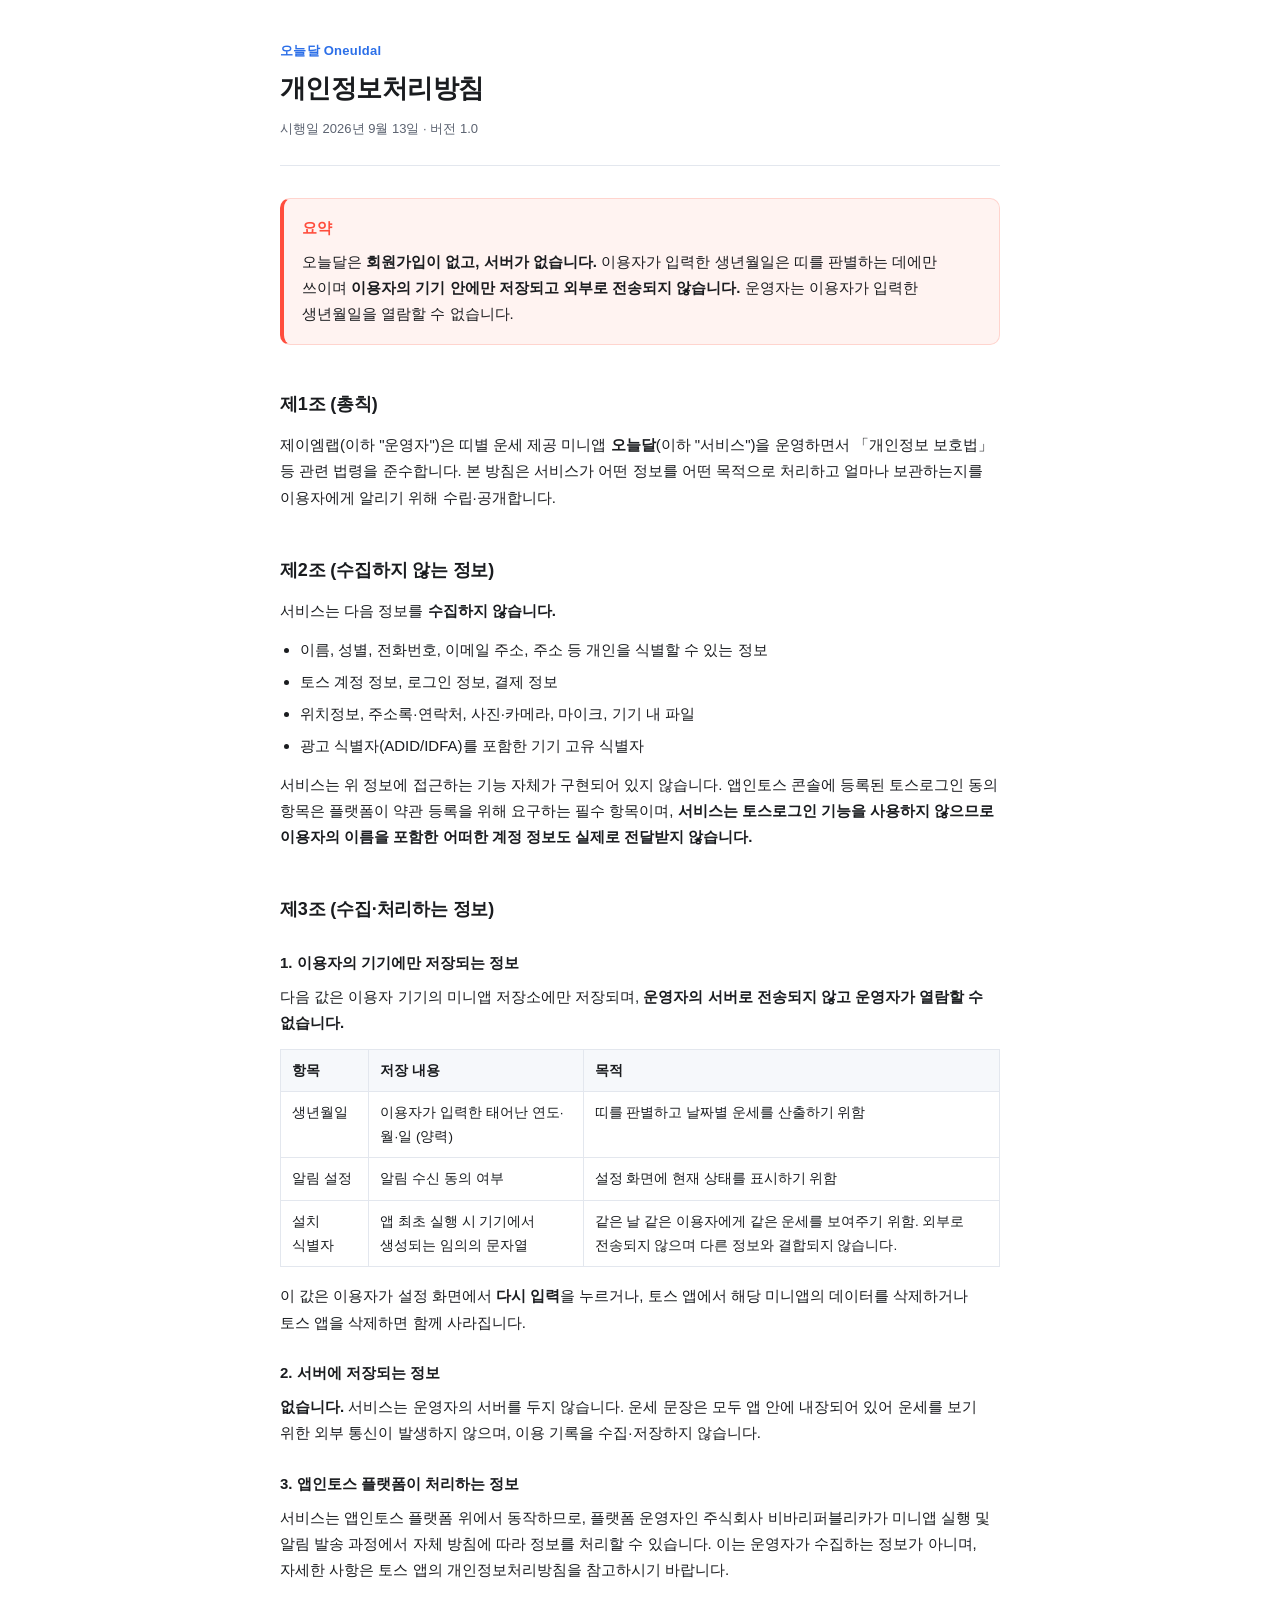
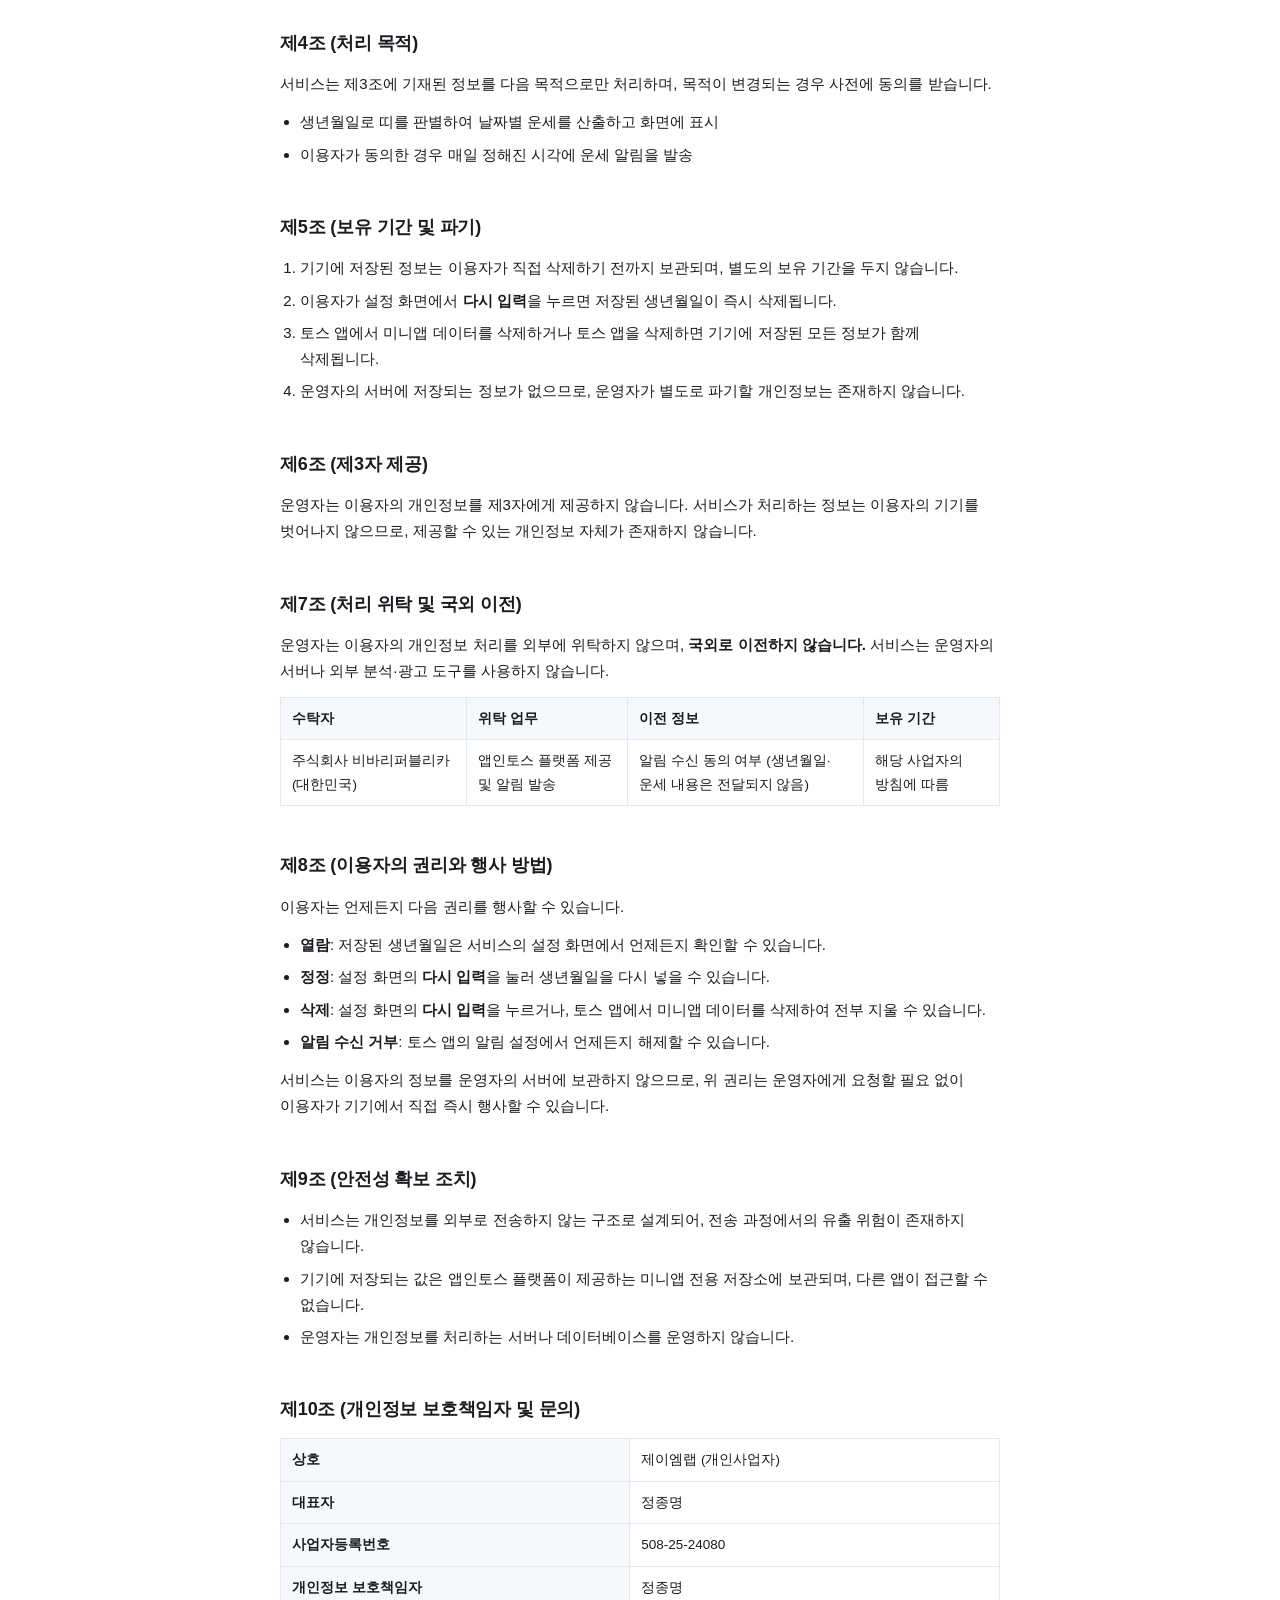
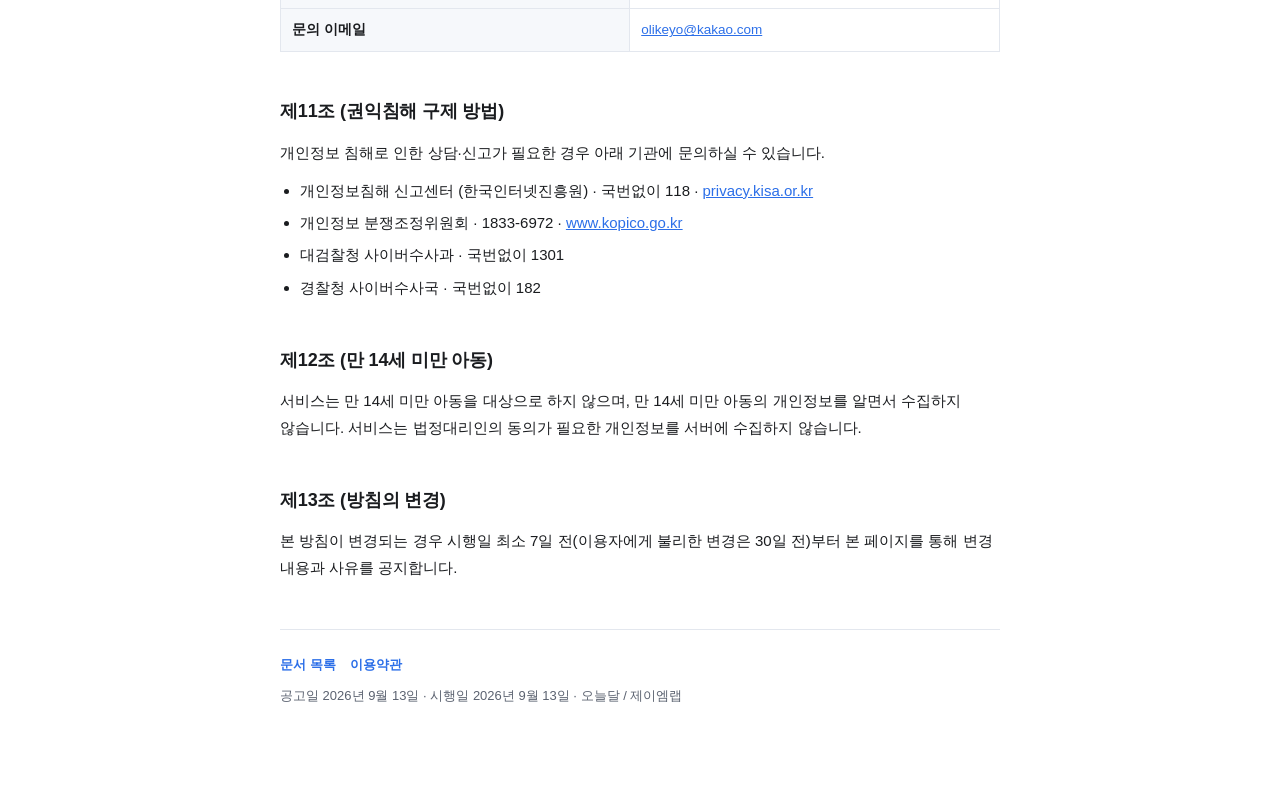
==== privacy.html @ b8c13bb3 "오늘달 이용약관 · 개인정보처리방침" ====
<!doctype html>
<html lang="ko">
<head>
<meta charset="utf-8">
<meta name="viewport" content="width=device-width, initial-scale=1">
<meta name="robots" content="index, follow">
<title>개인정보처리방침 · 오늘달</title>
<meta name="description" content="오늘달(Oneuldal) 미니앱의 개인정보처리방침입니다.">
<link rel="stylesheet" href="./style.css">
</head>
<body>
<main>

<header>
  <p class="eyebrow">오늘달 Oneuldal</p>
  <h1>개인정보처리방침</h1>
  <p class="meta"><span>시행일 2026년 9월 13일</span><span>버전 1.0</span></p>
</header>

<div class="notice">
  <p class="notice-title">요약</p>
  <p>
    오늘달은 <strong>회원가입이 없고, 서버가 없습니다.</strong> 이용자가 입력한 생년월일은
    띠를 판별하는 데에만 쓰이며 <strong>이용자의 기기 안에만 저장되고 외부로 전송되지 않습니다.</strong>
    운영자는 이용자가 입력한 생년월일을 열람할 수 없습니다.
  </p>
</div>

<h2>제1조 (총칙)</h2>
<p>
  제이엠랩(이하 "운영자")은 띠별 운세 제공 미니앱 <strong>오늘달</strong>(이하 "서비스")을
  운영하면서 「개인정보 보호법」 등 관련 법령을 준수합니다. 본 방침은 서비스가 어떤 정보를 어떤 목적으로
  처리하고 얼마나 보관하는지를 이용자에게 알리기 위해 수립·공개합니다.
</p>

<h2>제2조 (수집하지 않는 정보)</h2>
<p>서비스는 다음 정보를 <strong>수집하지 않습니다.</strong></p>
<ul>
  <li>이름, 성별, 전화번호, 이메일 주소, 주소 등 개인을 식별할 수 있는 정보</li>
  <li>토스 계정 정보, 로그인 정보, 결제 정보</li>
  <li>위치정보, 주소록·연락처, 사진·카메라, 마이크, 기기 내 파일</li>
  <li>광고 식별자(ADID/IDFA)를 포함한 기기 고유 식별자</li>
</ul>
<p>
  서비스는 위 정보에 접근하는 기능 자체가 구현되어 있지 않습니다.
  앱인토스 콘솔에 등록된 토스로그인 동의 항목은 플랫폼이 약관 등록을 위해 요구하는 필수 항목이며,
  <strong>서비스는 토스로그인 기능을 사용하지 않으므로 이용자의 이름을 포함한 어떠한 계정 정보도
  실제로 전달받지 않습니다.</strong>
</p>

<h2>제3조 (수집·처리하는 정보)</h2>

<h3>1. 이용자의 기기에만 저장되는 정보</h3>
<p>
  다음 값은 이용자 기기의 미니앱 저장소에만 저장되며,
  <strong>운영자의 서버로 전송되지 않고 운영자가 열람할 수 없습니다.</strong>
</p>
<div class="table-wrap">
<table>
  <thead>
    <tr><th>항목</th><th>저장 내용</th><th>목적</th></tr>
  </thead>
  <tbody>
    <tr>
      <td>생년월일</td>
      <td>이용자가 입력한 태어난 연도·월·일 (양력)</td>
      <td>띠를 판별하고 날짜별 운세를 산출하기 위함</td>
    </tr>
    <tr>
      <td>알림 설정</td>
      <td>알림 수신 동의 여부</td>
      <td>설정 화면에 현재 상태를 표시하기 위함</td>
    </tr>
    <tr>
      <td>설치 식별자</td>
      <td>앱 최초 실행 시 기기에서 생성되는 임의의 문자열</td>
      <td>같은 날 같은 이용자에게 같은 운세를 보여주기 위함. 외부로 전송되지 않으며 다른 정보와 결합되지 않습니다.</td>
    </tr>
  </tbody>
</table>
</div>
<p>
  이 값은 이용자가 설정 화면에서 <strong>다시 입력</strong>을 누르거나, 토스 앱에서 해당 미니앱의
  데이터를 삭제하거나 토스 앱을 삭제하면 함께 사라집니다.
</p>

<h3>2. 서버에 저장되는 정보</h3>
<p>
  <strong>없습니다.</strong> 서비스는 운영자의 서버를 두지 않습니다. 운세 문장은 모두 앱 안에
  내장되어 있어 운세를 보기 위한 외부 통신이 발생하지 않으며, 이용 기록을 수집·저장하지 않습니다.
</p>

<h3>3. 앱인토스 플랫폼이 처리하는 정보</h3>
<p>
  서비스는 앱인토스 플랫폼 위에서 동작하므로, 플랫폼 운영자인 주식회사 비바리퍼블리카가
  미니앱 실행 및 알림 발송 과정에서 자체 방침에 따라 정보를 처리할 수 있습니다. 이는 운영자가
  수집하는 정보가 아니며, 자세한 사항은 토스 앱의 개인정보처리방침을 참고하시기 바랍니다.
</p>

<h2>제4조 (처리 목적)</h2>
<p>서비스는 제3조에 기재된 정보를 다음 목적으로만 처리하며, 목적이 변경되는 경우 사전에 동의를 받습니다.</p>
<ul>
  <li>생년월일로 띠를 판별하여 날짜별 운세를 산출하고 화면에 표시</li>
  <li>이용자가 동의한 경우 매일 정해진 시각에 운세 알림을 발송</li>
</ul>

<h2>제5조 (보유 기간 및 파기)</h2>
<ol>
  <li>기기에 저장된 정보는 이용자가 직접 삭제하기 전까지 보관되며, 별도의 보유 기간을 두지 않습니다.</li>
  <li>이용자가 설정 화면에서 <strong>다시 입력</strong>을 누르면 저장된 생년월일이 즉시 삭제됩니다.</li>
  <li>토스 앱에서 미니앱 데이터를 삭제하거나 토스 앱을 삭제하면 기기에 저장된 모든 정보가 함께 삭제됩니다.</li>
  <li>운영자의 서버에 저장되는 정보가 없으므로, 운영자가 별도로 파기할 개인정보는 존재하지 않습니다.</li>
</ol>

<h2>제6조 (제3자 제공)</h2>
<p>
  운영자는 이용자의 개인정보를 제3자에게 제공하지 않습니다. 서비스가 처리하는 정보는 이용자의
  기기를 벗어나지 않으므로, 제공할 수 있는 개인정보 자체가 존재하지 않습니다.
</p>

<h2>제7조 (처리 위탁 및 국외 이전)</h2>
<p>
  운영자는 이용자의 개인정보 처리를 외부에 위탁하지 않으며, <strong>국외로 이전하지 않습니다.</strong>
  서비스는 운영자의 서버나 외부 분석·광고 도구를 사용하지 않습니다.
</p>
<div class="table-wrap">
<table>
  <thead>
    <tr><th>수탁자</th><th>위탁 업무</th><th>이전 정보</th><th>보유 기간</th></tr>
  </thead>
  <tbody>
    <tr>
      <td>주식회사 비바리퍼블리카 (대한민국)</td>
      <td>앱인토스 플랫폼 제공 및 알림 발송</td>
      <td>알림 수신 동의 여부 (생년월일·운세 내용은 전달되지 않음)</td>
      <td>해당 사업자의 방침에 따름</td>
    </tr>
  </tbody>
</table>
</div>

<h2>제8조 (이용자의 권리와 행사 방법)</h2>
<p>이용자는 언제든지 다음 권리를 행사할 수 있습니다.</p>
<ul>
  <li><strong>열람</strong>: 저장된 생년월일은 서비스의 설정 화면에서 언제든지 확인할 수 있습니다.</li>
  <li><strong>정정</strong>: 설정 화면의 <strong>다시 입력</strong>을 눌러 생년월일을 다시 넣을 수 있습니다.</li>
  <li><strong>삭제</strong>: 설정 화면의 <strong>다시 입력</strong>을 누르거나, 토스 앱에서 미니앱 데이터를 삭제하여 전부 지울 수 있습니다.</li>
  <li><strong>알림 수신 거부</strong>: 토스 앱의 알림 설정에서 언제든지 해제할 수 있습니다.</li>
</ul>
<p>
  서비스는 이용자의 정보를 운영자의 서버에 보관하지 않으므로, 위 권리는 운영자에게 요청할 필요 없이
  이용자가 기기에서 직접 즉시 행사할 수 있습니다.
</p>

<h2>제9조 (안전성 확보 조치)</h2>
<ul>
  <li>서비스는 개인정보를 외부로 전송하지 않는 구조로 설계되어, 전송 과정에서의 유출 위험이 존재하지 않습니다.</li>
  <li>기기에 저장되는 값은 앱인토스 플랫폼이 제공하는 미니앱 전용 저장소에 보관되며, 다른 앱이 접근할 수 없습니다.</li>
  <li>운영자는 개인정보를 처리하는 서버나 데이터베이스를 운영하지 않습니다.</li>
</ul>

<h2>제10조 (개인정보 보호책임자 및 문의)</h2>
<div class="table-wrap">
<table>
  <tbody>
    <tr><th>상호</th><td>제이엠랩 (개인사업자)</td></tr>
    <tr><th>대표자</th><td>정종명</td></tr>
    <tr><th>사업자등록번호</th><td>508-25-24080</td></tr>
    <tr><th>개인정보 보호책임자</th><td>정종명</td></tr>
    <tr><th>문의 이메일</th><td><a href="mailto:olikeyo@kakao.com">olikeyo@kakao.com</a></td></tr>
  </tbody>
</table>
</div>

<h2>제11조 (권익침해 구제 방법)</h2>
<p>
  개인정보 침해로 인한 상담·신고가 필요한 경우 아래 기관에 문의하실 수 있습니다.
</p>
<ul>
  <li>개인정보침해 신고센터 (한국인터넷진흥원) · 국번없이 118 · <a href="https://privacy.kisa.or.kr" target="_blank" rel="noopener noreferrer">privacy.kisa.or.kr</a></li>
  <li>개인정보 분쟁조정위원회 · 1833-6972 · <a href="https://www.kopico.go.kr" target="_blank" rel="noopener noreferrer">www.kopico.go.kr</a></li>
  <li>대검찰청 사이버수사과 · 국번없이 1301</li>
  <li>경찰청 사이버수사국 · 국번없이 182</li>
</ul>

<h2>제12조 (만 14세 미만 아동)</h2>
<p>
  서비스는 만 14세 미만 아동을 대상으로 하지 않으며, 만 14세 미만 아동의 개인정보를 알면서
  수집하지 않습니다. 서비스는 법정대리인의 동의가 필요한 개인정보를 서버에 수집하지 않습니다.
</p>

<h2>제13조 (방침의 변경)</h2>
<p>
  본 방침이 변경되는 경우 시행일 최소 7일 전(이용자에게 불리한 변경은 30일 전)부터
  본 페이지를 통해 변경 내용과 사유를 공지합니다.
</p>

<footer>
  <p class="nav"><a href="./index.html">문서 목록</a><a href="./terms.html">이용약관</a></p>
  <p>공고일 2026년 9월 13일 · 시행일 2026년 9월 13일 · 오늘달 / 제이엠랩</p>
</footer>

</main>
</body>
</html>
---- style.css ----
/* 섞지마 약관 페이지 공통 스타일 */
:root {
  --bg: #ffffff;
  --surface: #f6f8fb;
  --text: #1a1c1f;
  --muted: #5b6270;
  --line: #e3e7ee;
  --brand: #2c6fe8;
  --danger: #ff4d3d;
  --danger-bg: #fff3f1;
  --danger-line: #ffd4ce;
}

@media (prefers-color-scheme: dark) {
  :root {
    --bg: #16181c;
    --surface: #1e2126;
    --text: #eceef2;
    --muted: #9aa2b1;
    --line: #2c3039;
    --brand: #6fa0f5;
    --danger: #ff7b6d;
    --danger-bg: #2a1c1a;
    --danger-line: #4a2c27;
  }
}

* { box-sizing: border-box; }

body {
  margin: 0;
  padding: 0 20px 80px;
  background: var(--bg);
  color: var(--text);
  font-family: -apple-system, BlinkMacSystemFont, "Apple SD Gothic Neo",
    "Pretendard", "Noto Sans KR", "Malgun Gothic", sans-serif;
  font-size: 15px;
  line-height: 1.75;
  word-break: keep-all;
  overflow-wrap: break-word;
  -webkit-text-size-adjust: 100%;
}

main { max-width: 720px; margin: 0 auto; }

header {
  padding: 40px 0 24px;
  border-bottom: 1px solid var(--line);
  margin-bottom: 32px;
}

.eyebrow {
  font-size: 13px;
  font-weight: 700;
  color: var(--brand);
  letter-spacing: 0.02em;
  margin: 0 0 8px;
}

h1 { font-size: 26px; line-height: 1.35; margin: 0 0 12px; letter-spacing: -0.02em; }

.meta { font-size: 13px; color: var(--muted); margin: 0; }
.meta span + span::before { content: " · "; }

h2 {
  font-size: 18px;
  margin: 40px 0 12px;
  padding-top: 4px;
  letter-spacing: -0.01em;
}

h3 { font-size: 15px; margin: 24px 0 8px; color: var(--text); }

p { margin: 0 0 12px; }

ul, ol { margin: 0 0 12px; padding-left: 20px; }
li { margin-bottom: 6px; }

strong { font-weight: 700; }

code {
  font-family: ui-monospace, SFMono-Regular, Menlo, Consolas, monospace;
  font-size: 0.88em;
  background: var(--surface);
  border: 1px solid var(--line);
  border-radius: 4px;
  padding: 1px 5px;
}

.lead {
  background: var(--surface);
  border: 1px solid var(--line);
  border-radius: 12px;
  padding: 16px 18px;
  margin: 0 0 8px;
  font-size: 14.5px;
}

.notice {
  background: var(--danger-bg);
  border: 1px solid var(--danger-line);
  border-left: 4px solid var(--danger);
  border-radius: 10px;
  padding: 16px 18px;
  margin: 16px 0;
}

.notice p:last-child, .notice ul:last-child { margin-bottom: 0; }

.notice-title {
  font-weight: 700;
  color: var(--danger);
  margin: 0 0 8px;
  font-size: 15px;
}

.emergency {
  display: block;
  text-align: center;
  background: var(--danger);
  color: #fff;
  font-size: 20px;
  font-weight: 800;
  text-decoration: none;
  border-radius: 12px;
  padding: 16px;
  margin: 16px 0 8px;
  letter-spacing: 0.01em;
}

.table-wrap { overflow-x: auto; margin: 0 0 16px; }

table {
  border-collapse: collapse;
  width: 100%;
  min-width: 480px;
  font-size: 13.5px;
}

th, td {
  border: 1px solid var(--line);
  padding: 9px 11px;
  text-align: left;
  vertical-align: top;
}

th { background: var(--surface); font-weight: 700; white-space: nowrap; }

.fill {
  background: #fff6cc;
  color: #6b4e00;
  border-radius: 4px;
  padding: 0 4px;
  font-weight: 600;
}

@media (prefers-color-scheme: dark) {
  .fill { background: #4a3d0f; color: #ffe27a; }
}

a { color: var(--brand); }

footer {
  margin-top: 48px;
  padding-top: 24px;
  border-top: 1px solid var(--line);
  font-size: 13px;
  color: var(--muted);
}

.nav { margin-bottom: 8px; }
.nav a { margin-right: 14px; font-weight: 600; text-decoration: none; }
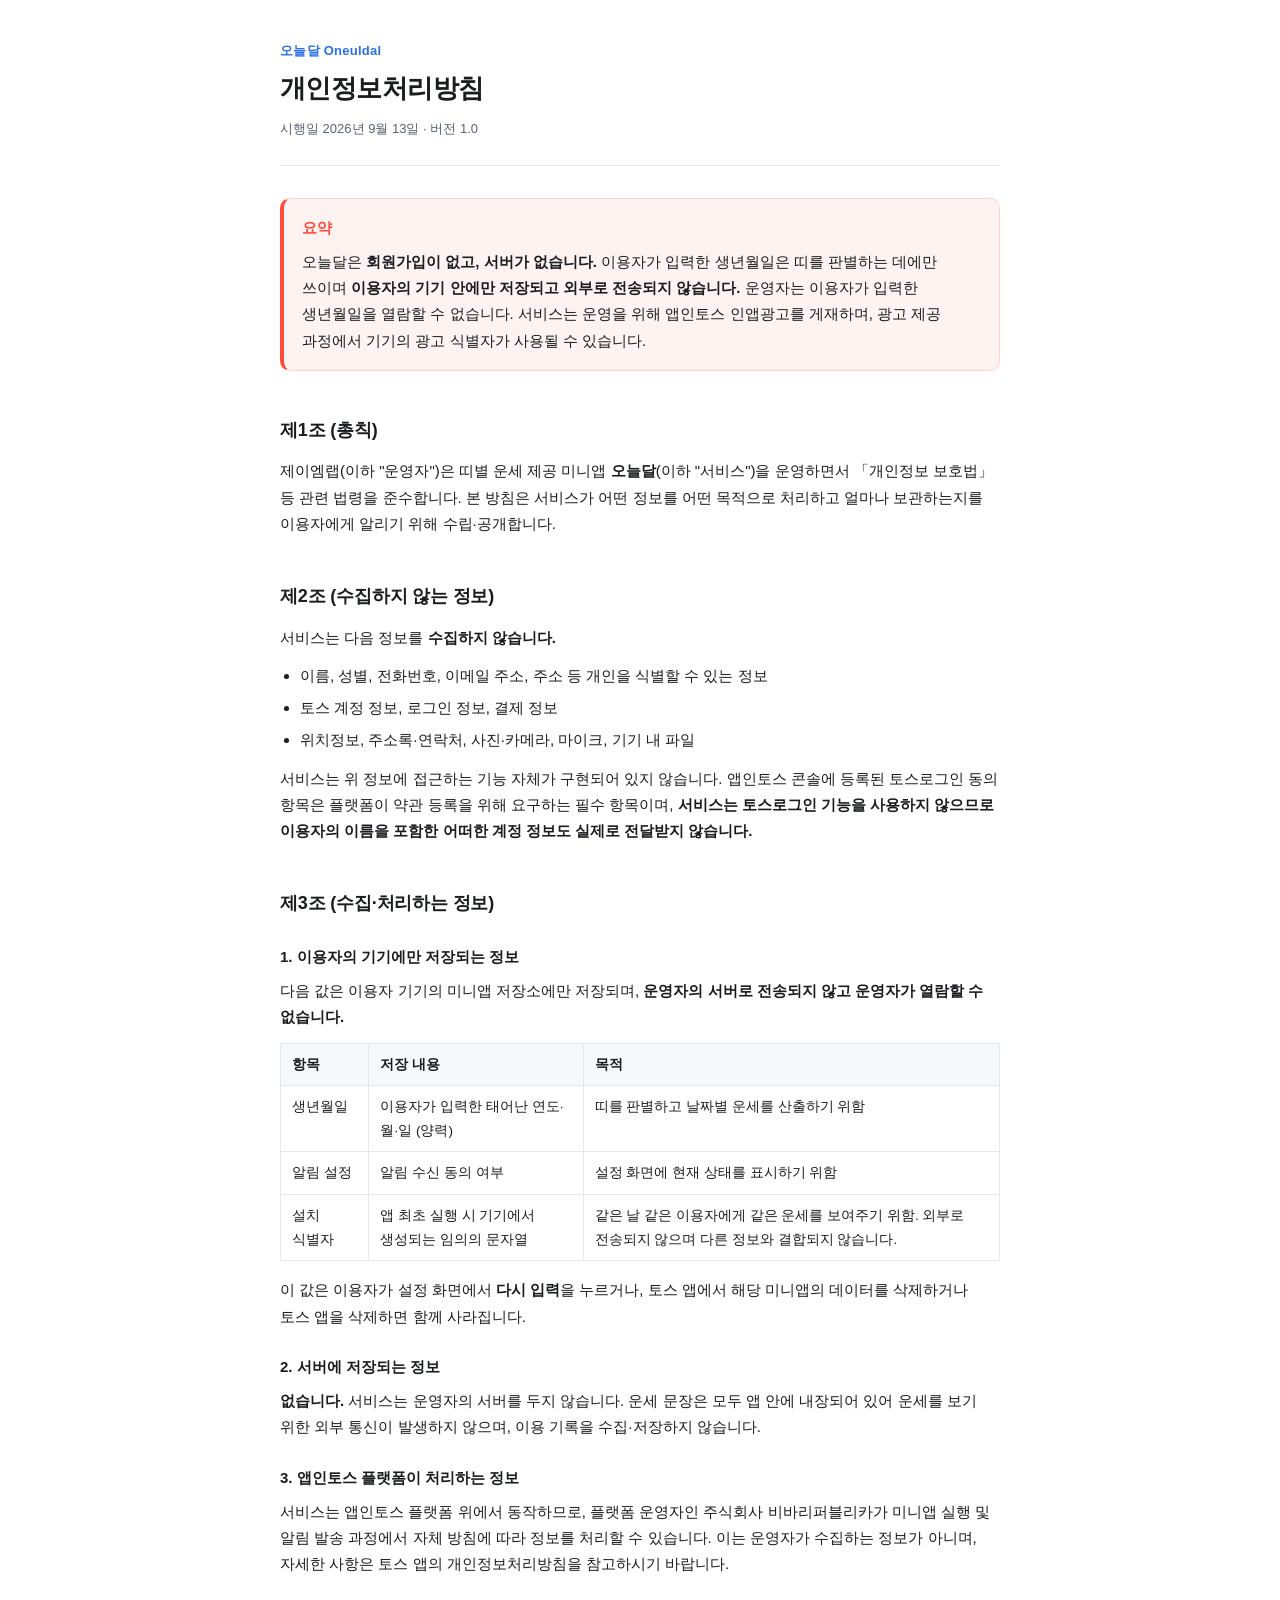
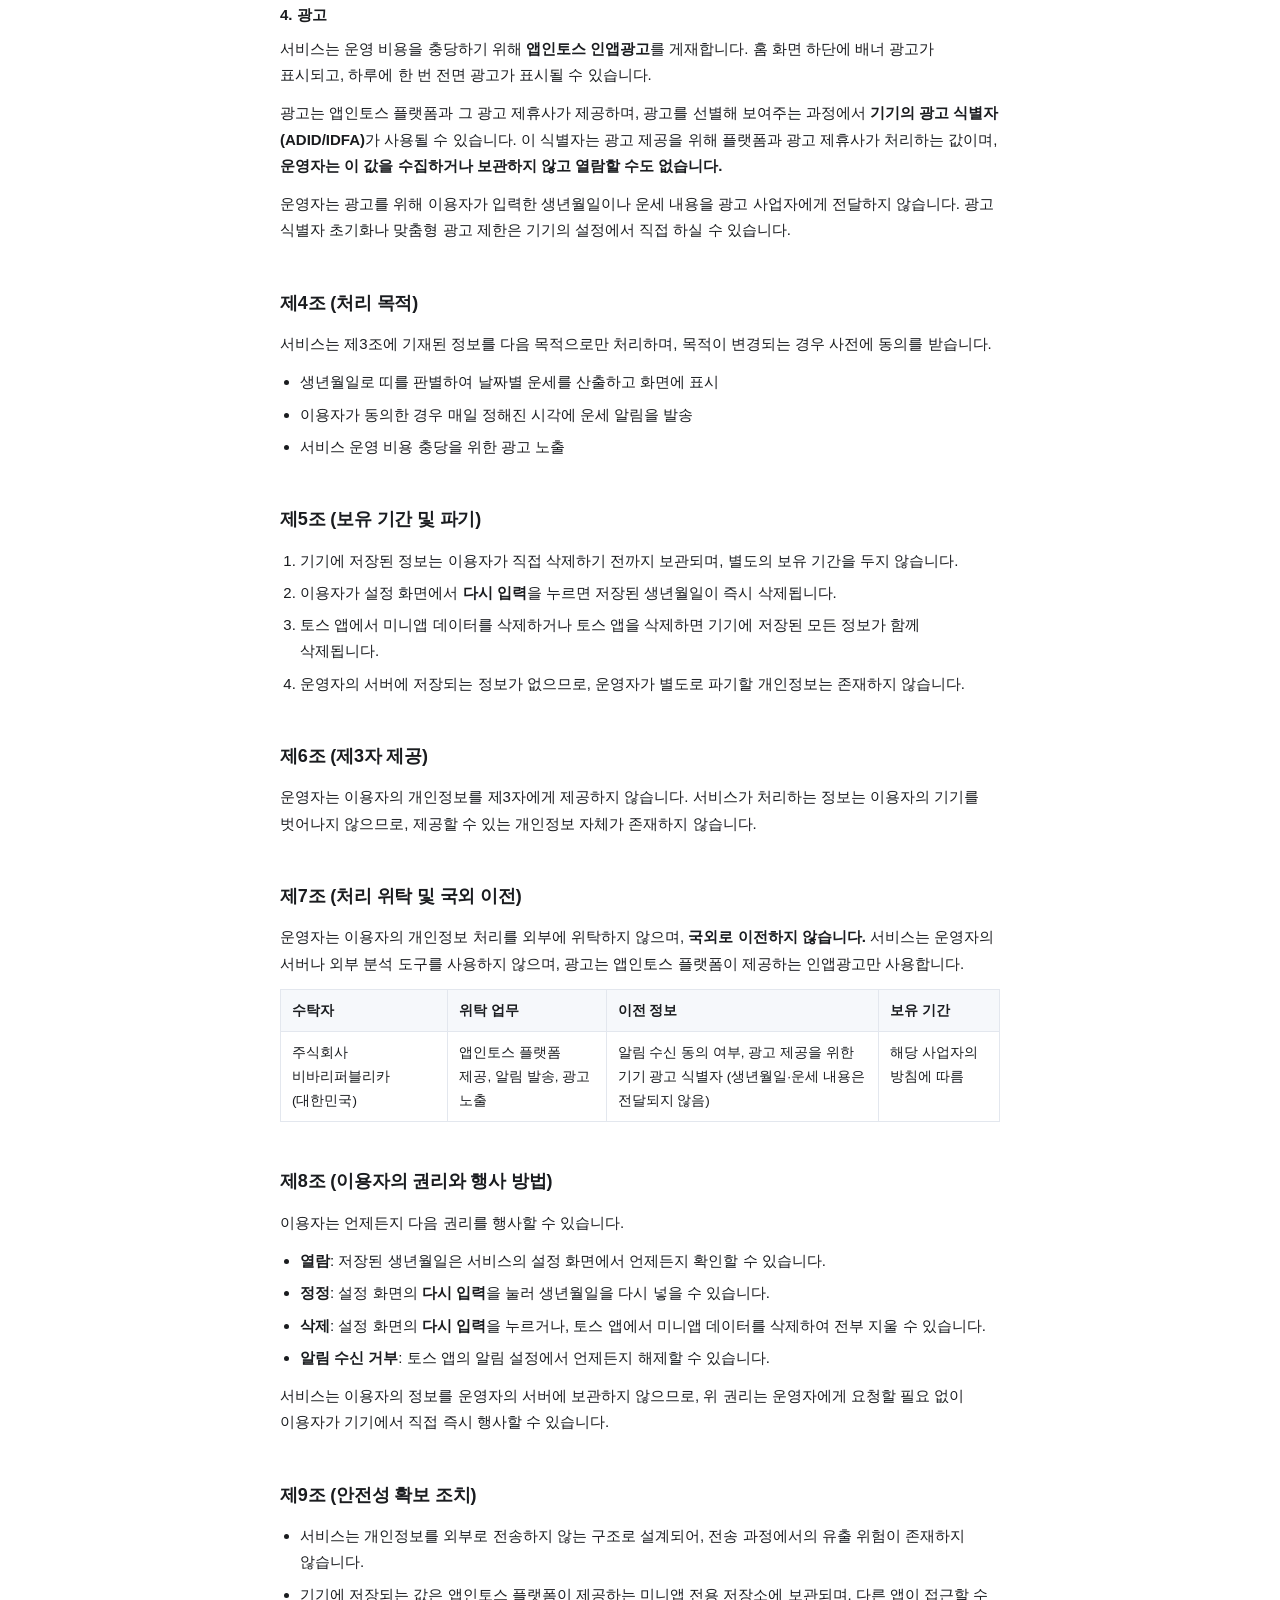
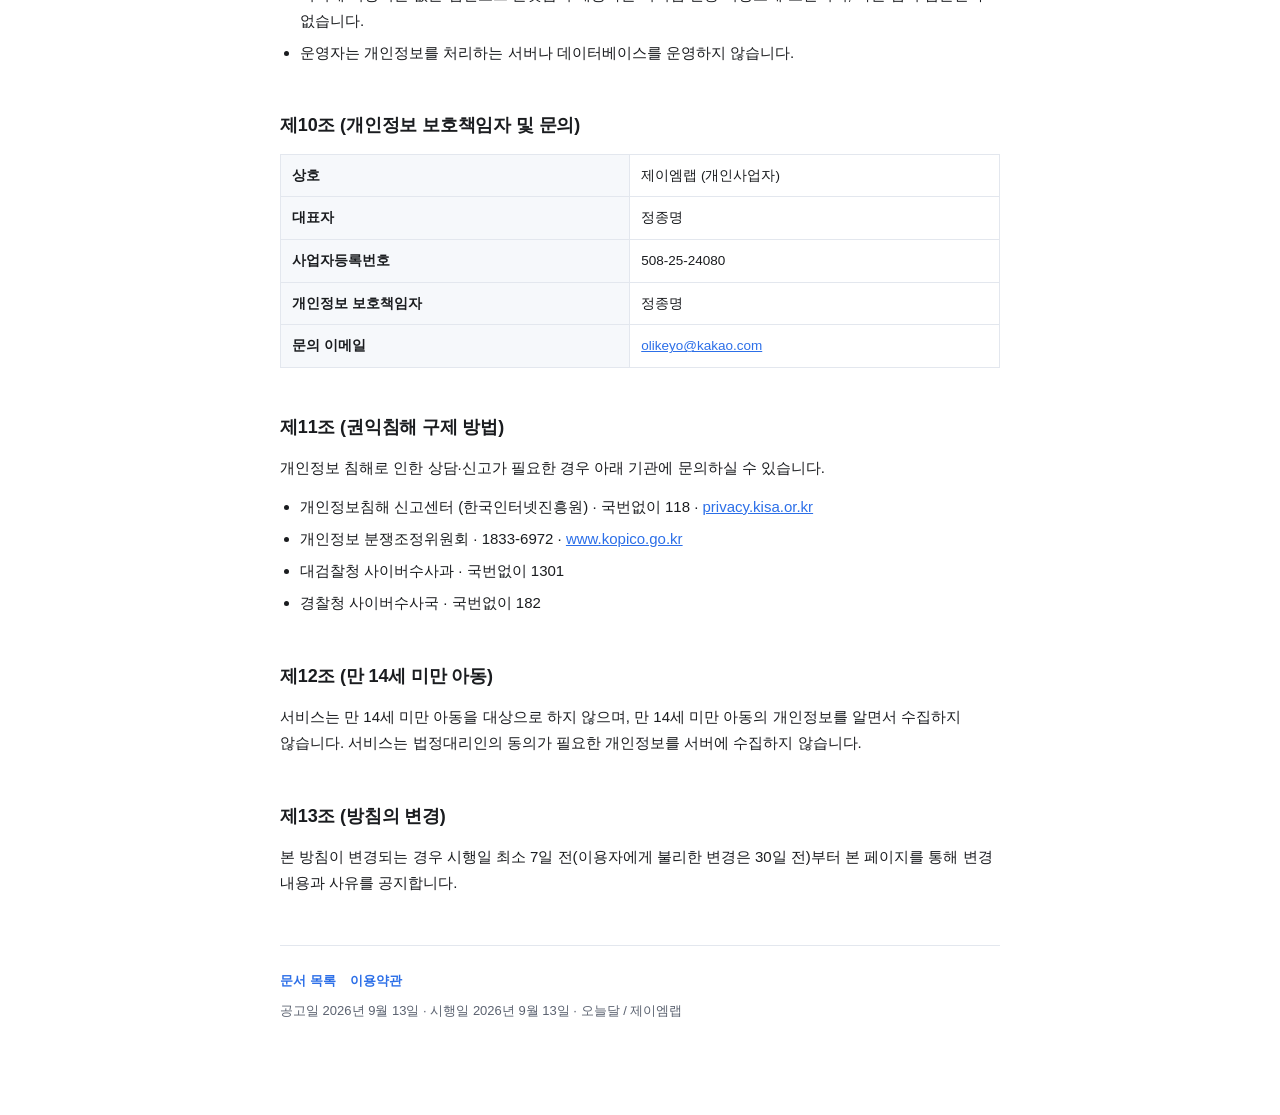
==== commit ab2f0ec0: "docs: 인앱광고 게재에 맞춰 약관·처리방침 수정" ====
--- a/privacy.html
+++ b/privacy.html
@@ -23,6 +23,8 @@
     오늘달은 <strong>회원가입이 없고, 서버가 없습니다.</strong> 이용자가 입력한 생년월일은
     띠를 판별하는 데에만 쓰이며 <strong>이용자의 기기 안에만 저장되고 외부로 전송되지 않습니다.</strong>
     운영자는 이용자가 입력한 생년월일을 열람할 수 없습니다.
+    서비스는 운영을 위해 앱인토스 인앱광고를 게재하며, 광고 제공 과정에서
+    기기의 광고 식별자가 사용될 수 있습니다.
   </p>
 </div>
 
@@ -39,7 +41,6 @@
   <li>이름, 성별, 전화번호, 이메일 주소, 주소 등 개인을 식별할 수 있는 정보</li>
   <li>토스 계정 정보, 로그인 정보, 결제 정보</li>
   <li>위치정보, 주소록·연락처, 사진·카메라, 마이크, 기기 내 파일</li>
-  <li>광고 식별자(ADID/IDFA)를 포함한 기기 고유 식별자</li>
 </ul>
 <p>
   서비스는 위 정보에 접근하는 기능 자체가 구현되어 있지 않습니다.
@@ -97,11 +98,29 @@
   수집하는 정보가 아니며, 자세한 사항은 토스 앱의 개인정보처리방침을 참고하시기 바랍니다.
 </p>
 
+<h3>4. 광고</h3>
+<p>
+  서비스는 운영 비용을 충당하기 위해 <strong>앱인토스 인앱광고</strong>를 게재합니다.
+  홈 화면 하단에 배너 광고가 표시되고, 하루에 한 번 전면 광고가 표시될 수 있습니다.
+</p>
+<p>
+  광고는 앱인토스 플랫폼과 그 광고 제휴사가 제공하며, 광고를 선별해 보여주는 과정에서
+  <strong>기기의 광고 식별자(ADID/IDFA)</strong>가 사용될 수 있습니다. 이 식별자는 광고
+  제공을 위해 플랫폼과 광고 제휴사가 처리하는 값이며, <strong>운영자는 이 값을 수집하거나
+  보관하지 않고 열람할 수도 없습니다.</strong>
+</p>
+<p>
+  운영자는 광고를 위해 이용자가 입력한 생년월일이나 운세 내용을 광고 사업자에게
+  전달하지 않습니다. 광고 식별자 초기화나 맞춤형 광고 제한은 기기의 설정에서
+  직접 하실 수 있습니다.
+</p>
+
 <h2>제4조 (처리 목적)</h2>
 <p>서비스는 제3조에 기재된 정보를 다음 목적으로만 처리하며, 목적이 변경되는 경우 사전에 동의를 받습니다.</p>
 <ul>
   <li>생년월일로 띠를 판별하여 날짜별 운세를 산출하고 화면에 표시</li>
   <li>이용자가 동의한 경우 매일 정해진 시각에 운세 알림을 발송</li>
+  <li>서비스 운영 비용 충당을 위한 광고 노출</li>
 </ul>
 
 <h2>제5조 (보유 기간 및 파기)</h2>
@@ -121,7 +140,8 @@
 <h2>제7조 (처리 위탁 및 국외 이전)</h2>
 <p>
   운영자는 이용자의 개인정보 처리를 외부에 위탁하지 않으며, <strong>국외로 이전하지 않습니다.</strong>
-  서비스는 운영자의 서버나 외부 분석·광고 도구를 사용하지 않습니다.
+  서비스는 운영자의 서버나 외부 분석 도구를 사용하지 않으며, 광고는 앱인토스 플랫폼이
+  제공하는 인앱광고만 사용합니다.
 </p>
 <div class="table-wrap">
 <table>
@@ -131,8 +151,8 @@
   <tbody>
     <tr>
       <td>주식회사 비바리퍼블리카 (대한민국)</td>
-      <td>앱인토스 플랫폼 제공 및 알림 발송</td>
-      <td>알림 수신 동의 여부 (생년월일·운세 내용은 전달되지 않음)</td>
+      <td>앱인토스 플랫폼 제공, 알림 발송, 광고 노출</td>
+      <td>알림 수신 동의 여부, 광고 제공을 위한 기기 광고 식별자 (생년월일·운세 내용은 전달되지 않음)</td>
       <td>해당 사업자의 방침에 따름</td>
     </tr>
   </tbody>
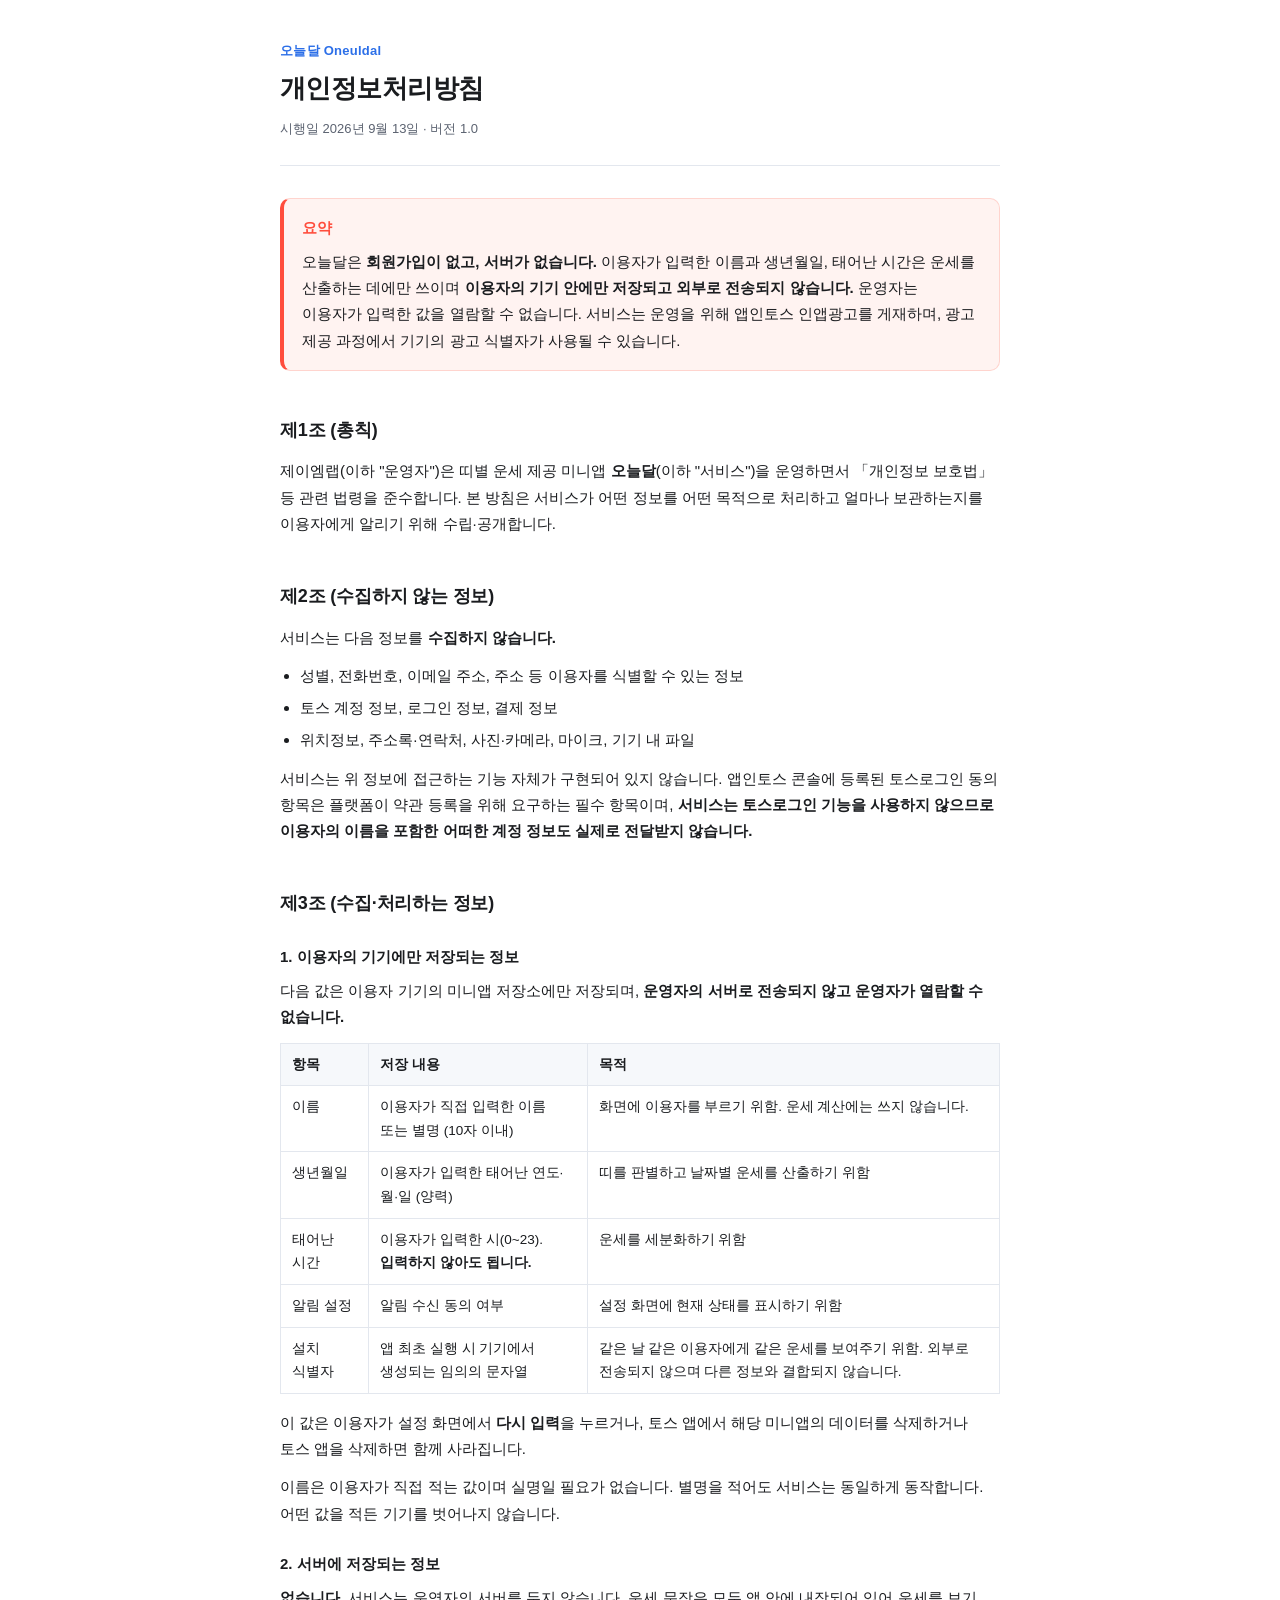
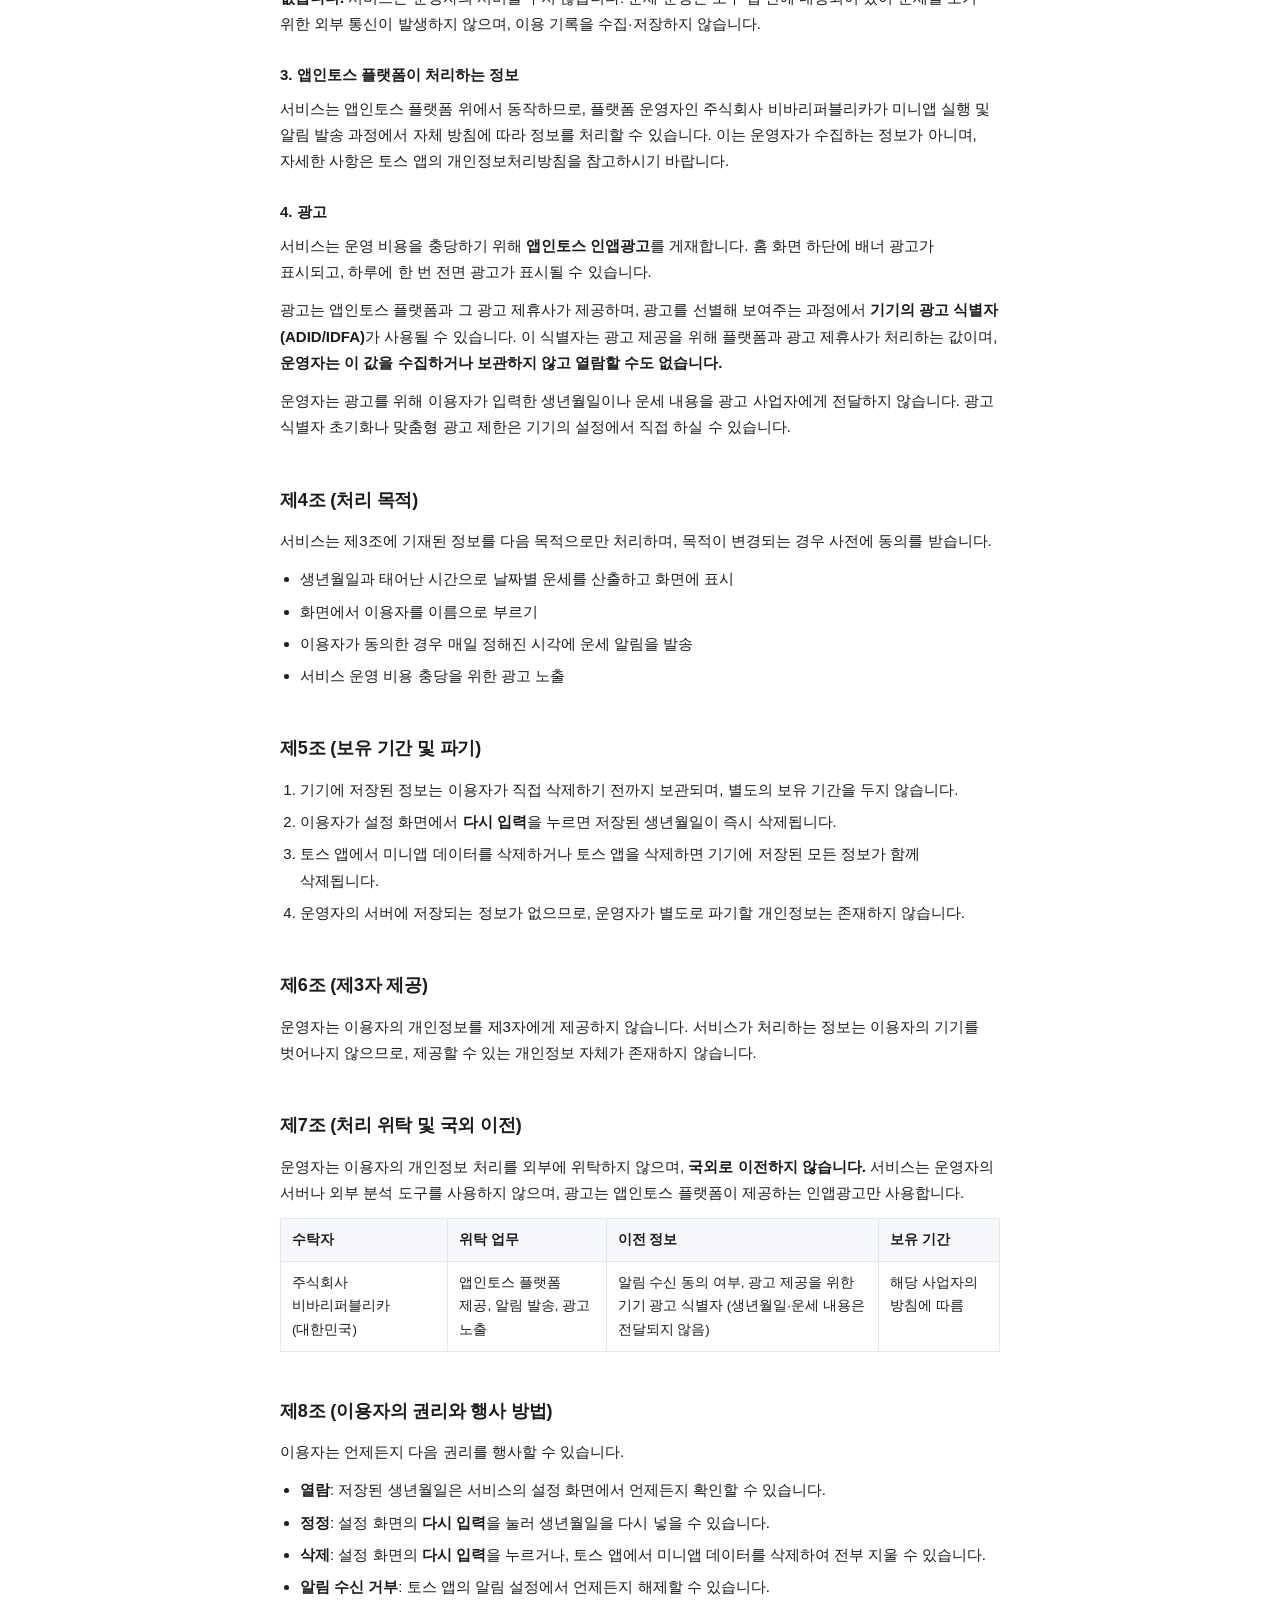
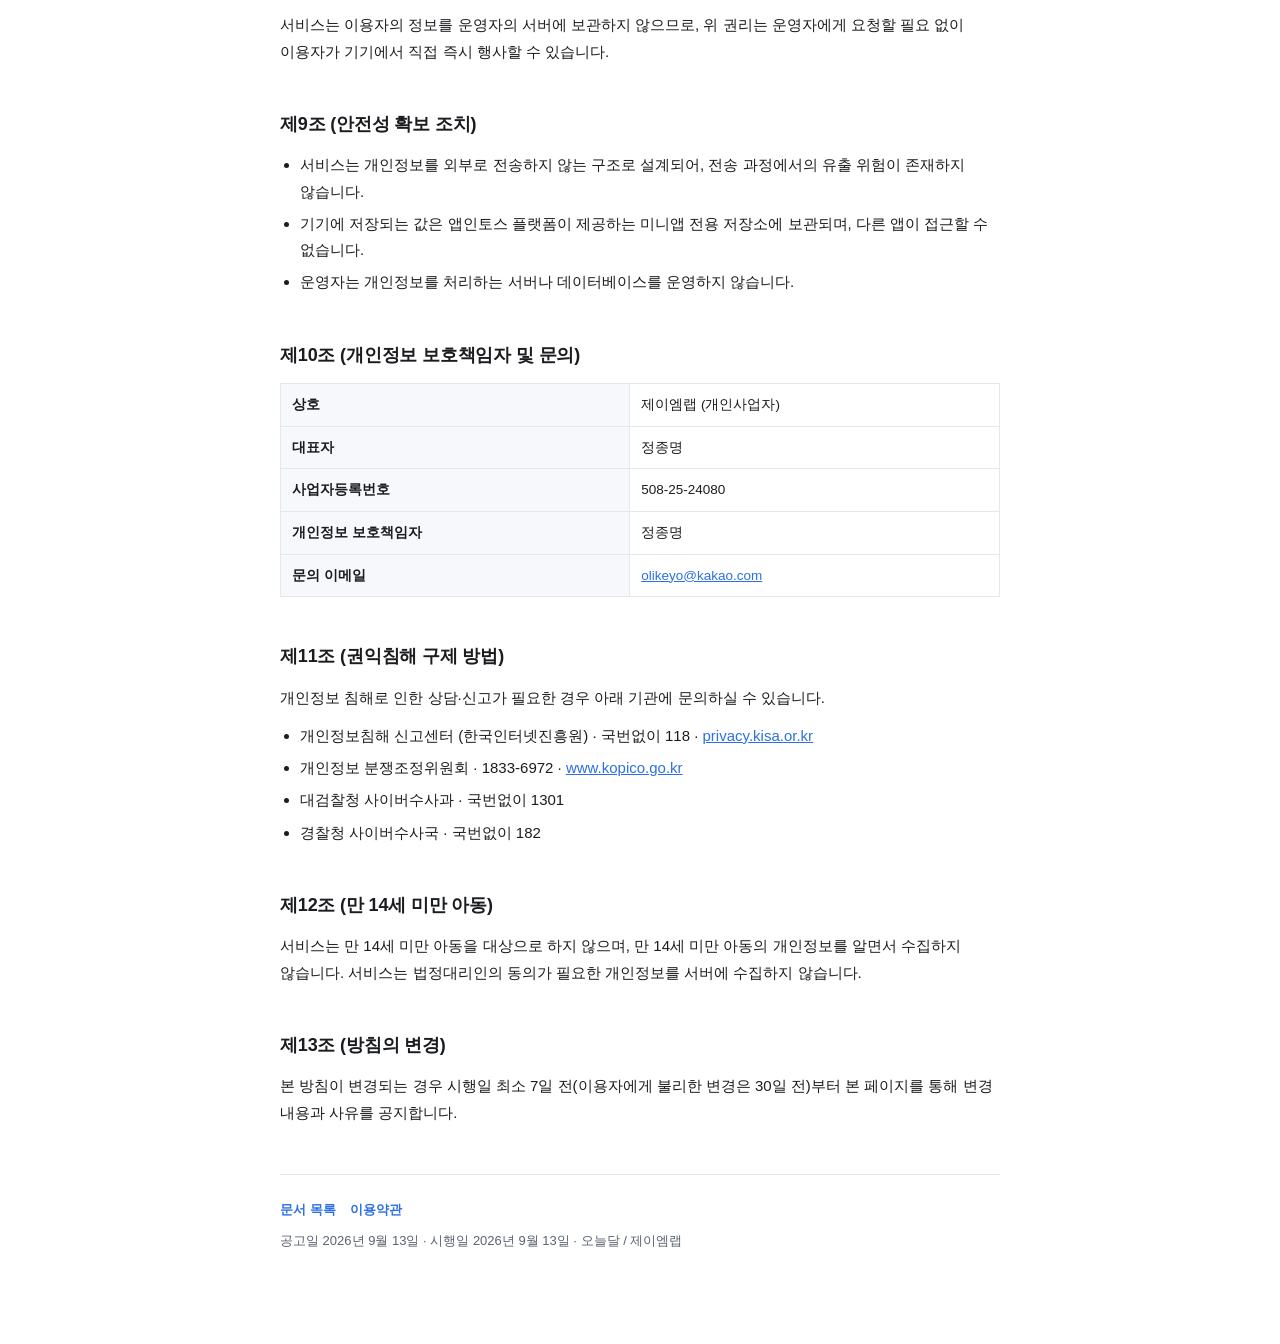
==== commit 84add947: "docs: 이름·태어난 시간 수집에 맞춰 약관·처리방침 수정" ====
--- a/privacy.html
+++ b/privacy.html
@@ -20,9 +20,10 @@
 <div class="notice">
   <p class="notice-title">요약</p>
   <p>
-    오늘달은 <strong>회원가입이 없고, 서버가 없습니다.</strong> 이용자가 입력한 생년월일은
-    띠를 판별하는 데에만 쓰이며 <strong>이용자의 기기 안에만 저장되고 외부로 전송되지 않습니다.</strong>
-    운영자는 이용자가 입력한 생년월일을 열람할 수 없습니다.
+    오늘달은 <strong>회원가입이 없고, 서버가 없습니다.</strong> 이용자가 입력한 이름과
+    생년월일, 태어난 시간은 운세를 산출하는 데에만 쓰이며
+    <strong>이용자의 기기 안에만 저장되고 외부로 전송되지 않습니다.</strong>
+    운영자는 이용자가 입력한 값을 열람할 수 없습니다.
     서비스는 운영을 위해 앱인토스 인앱광고를 게재하며, 광고 제공 과정에서
     기기의 광고 식별자가 사용될 수 있습니다.
   </p>
@@ -38,7 +39,7 @@
 <h2>제2조 (수집하지 않는 정보)</h2>
 <p>서비스는 다음 정보를 <strong>수집하지 않습니다.</strong></p>
 <ul>
-  <li>이름, 성별, 전화번호, 이메일 주소, 주소 등 개인을 식별할 수 있는 정보</li>
+  <li>성별, 전화번호, 이메일 주소, 주소 등 이용자를 식별할 수 있는 정보</li>
   <li>토스 계정 정보, 로그인 정보, 결제 정보</li>
   <li>위치정보, 주소록·연락처, 사진·카메라, 마이크, 기기 내 파일</li>
 </ul>
@@ -63,11 +64,21 @@
   </thead>
   <tbody>
     <tr>
+      <td>이름</td>
+      <td>이용자가 직접 입력한 이름 또는 별명 (10자 이내)</td>
+      <td>화면에 이용자를 부르기 위함. 운세 계산에는 쓰지 않습니다.</td>
+    </tr>
+    <tr>
       <td>생년월일</td>
       <td>이용자가 입력한 태어난 연도·월·일 (양력)</td>
       <td>띠를 판별하고 날짜별 운세를 산출하기 위함</td>
     </tr>
     <tr>
+      <td>태어난 시간</td>
+      <td>이용자가 입력한 시(0~23). <strong>입력하지 않아도 됩니다.</strong></td>
+      <td>운세를 세분화하기 위함</td>
+    </tr>
+    <tr>
       <td>알림 설정</td>
       <td>알림 수신 동의 여부</td>
       <td>설정 화면에 현재 상태를 표시하기 위함</td>
@@ -84,6 +95,10 @@
   이 값은 이용자가 설정 화면에서 <strong>다시 입력</strong>을 누르거나, 토스 앱에서 해당 미니앱의
   데이터를 삭제하거나 토스 앱을 삭제하면 함께 사라집니다.
 </p>
+<div class="note">
+  이름은 이용자가 직접 적는 값이며 실명일 필요가 없습니다. 별명을 적어도 서비스는 동일하게
+  동작합니다. 어떤 값을 적든 기기를 벗어나지 않습니다.
+</div>
 
 <h3>2. 서버에 저장되는 정보</h3>
 <p>
@@ -118,7 +133,8 @@
 <h2>제4조 (처리 목적)</h2>
 <p>서비스는 제3조에 기재된 정보를 다음 목적으로만 처리하며, 목적이 변경되는 경우 사전에 동의를 받습니다.</p>
 <ul>
-  <li>생년월일로 띠를 판별하여 날짜별 운세를 산출하고 화면에 표시</li>
+  <li>생년월일과 태어난 시간으로 날짜별 운세를 산출하고 화면에 표시</li>
+  <li>화면에서 이용자를 이름으로 부르기</li>
   <li>이용자가 동의한 경우 매일 정해진 시각에 운세 알림을 발송</li>
   <li>서비스 운영 비용 충당을 위한 광고 노출</li>
 </ul>
